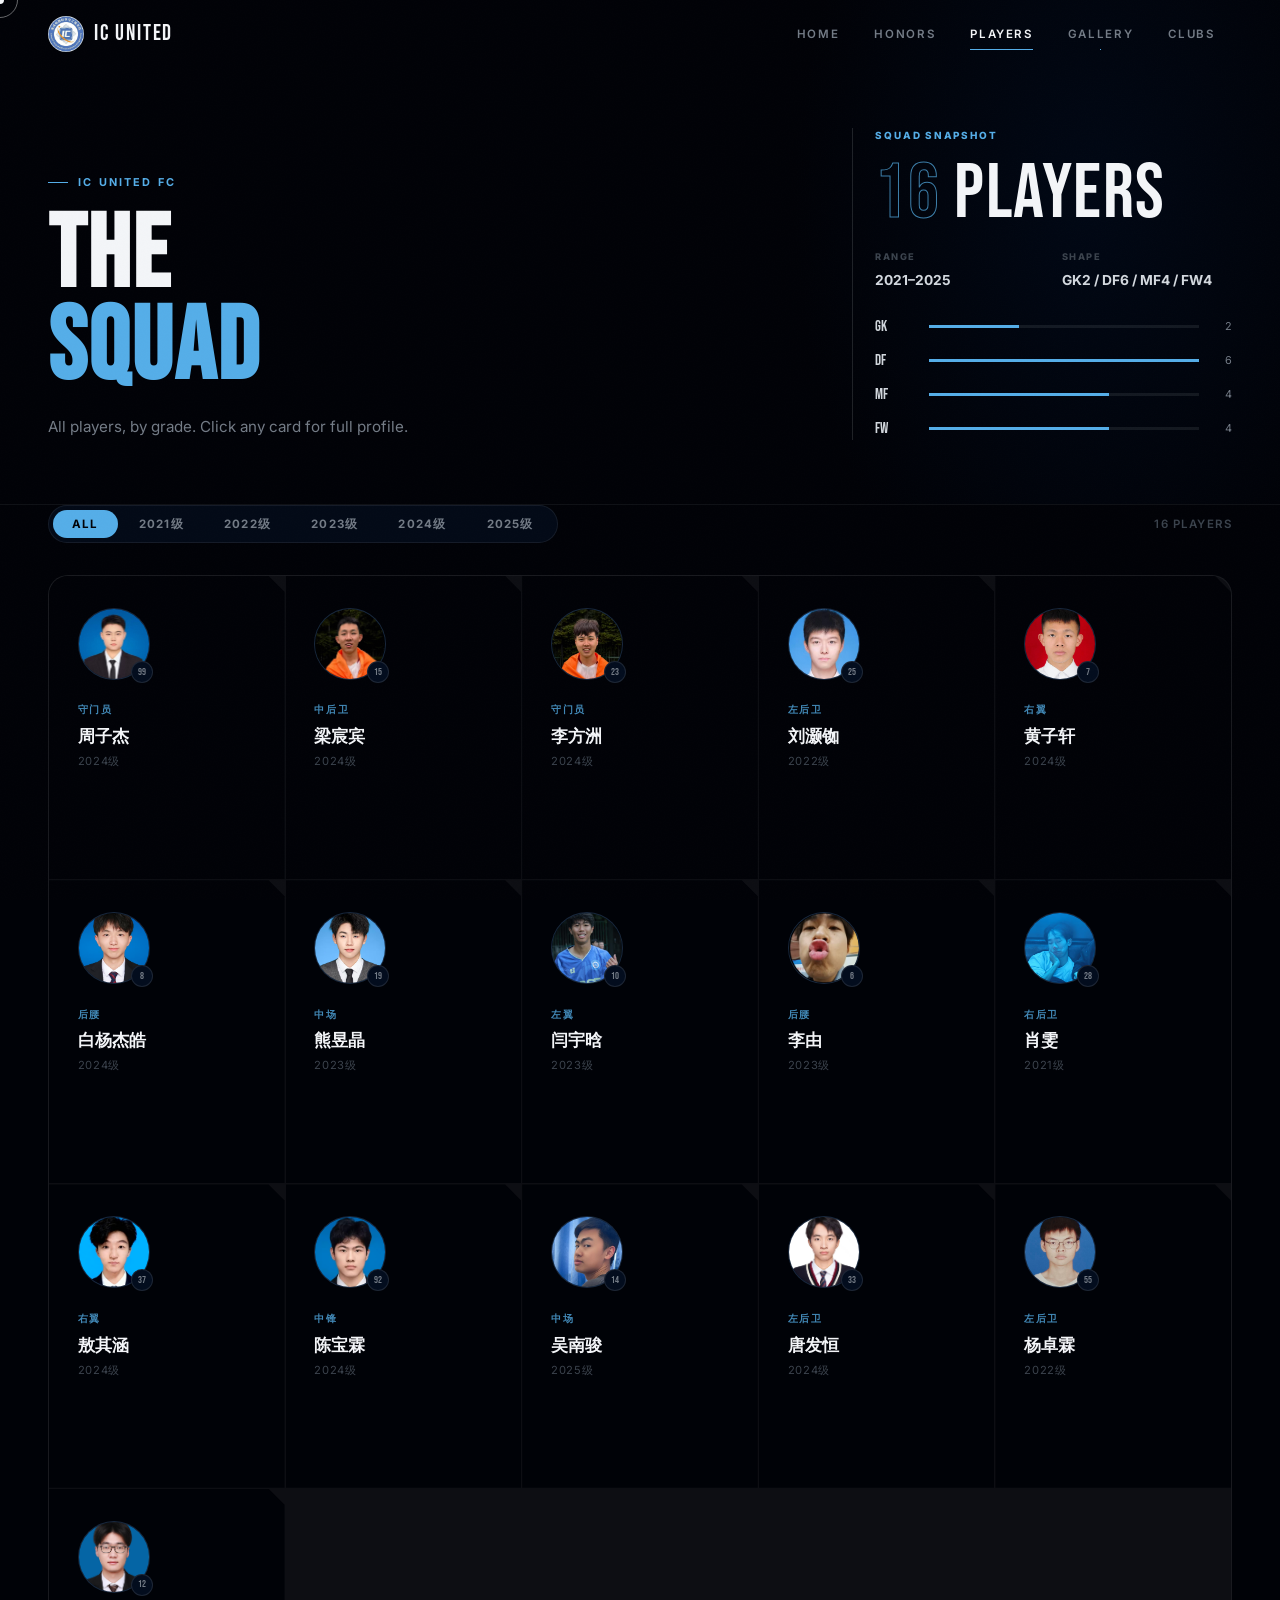
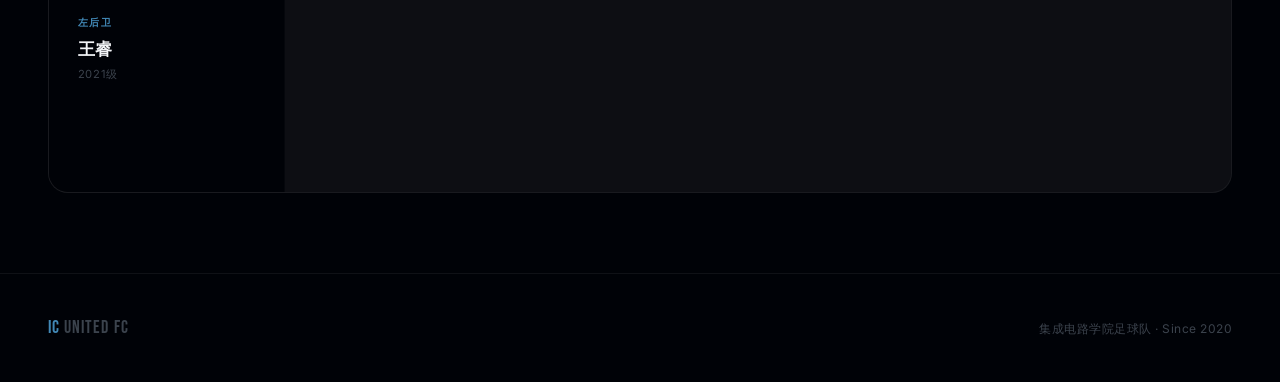
==== players.html @ 536a93b8 "v0.0" ====
<!DOCTYPE html>
<html lang="en">
<head>
  <meta charset="UTF-8">
  <meta name="viewport" content="width=device-width, initial-scale=1.0">
  <title>Players — IC United FC</title>
  <link rel="icon" type="image/png" href="assets/icons/favicon.png">
  <link rel="stylesheet" href="css/styles.css?v=9">
  <link rel="stylesheet" href="css/players.css?v=9">
</head>
<body>
  <div class="cursor-dot"></div>
  <div class="cursor-ring"></div>

  <nav class="nav">
    <a href="index.html" class="nav-logo">
      <img src="assets/icons/emblem.png" alt="" class="nav-logo-crest">
      IC UNITED
    </a>
    <div class="nav-links">
      <a href="index.html"   class="nav-link">Home</a>
      <a href="honors.html"  class="nav-link">Honors</a>
      <a href="players.html" class="nav-link">Players</a>
      <a href="gallery.html" class="nav-link">Gallery</a>
      <a href="clubs.html"   class="nav-link">Clubs</a>
    </div>
    <button class="nav-burger" aria-label="Menu">
      <span></span><span></span><span></span>
    </button>
  </nav>

  <header class="page-header players-page-header">
    <div class="players-header-copy">
      <div class="page-header-label">IC United FC</div>
      <h1>THE<br><em>SQUAD</em></h1>
      <p>All players, by grade. Click any card for full profile.</p>
    </div>
    <aside class="squad-snapshot" aria-label="Squad snapshot">
      <div class="squad-snapshot-label">Squad Snapshot</div>
      <div class="squad-snapshot-total"><span id="squadTotal">—</span> Players</div>
      <div class="squad-snapshot-meta">
        <div>
          <span>Range</span>
          <strong id="squadRange">—</strong>
        </div>
        <div>
          <span>Shape</span>
          <strong id="squadShape">—</strong>
        </div>
      </div>
      <div class="squad-position-bars" id="squadPositionBars"></div>
    </aside>
  </header>

  <!-- Grade filter -->
  <div class="section players-filter-wrap">
    <div class="players-filter" id="playersFilter" role="tablist">
      <button class="filter-btn active" data-grade="all" role="tab">All</button>
      <!-- grades filled by JS -->
    </div>
    <div class="players-count" id="playersCount"></div>
  </div>

  <!-- Grid -->
  <div class="section players-grid-wrap">
    <div class="players-grid" id="playersGrid">
      <!-- filled by JS -->
    </div>
  </div>

  <!-- Drawer -->
  <div class="drawer-overlay" id="drawerOverlay"></div>
  <aside class="drawer" id="playerDrawer" aria-label="Player profile">
    <button class="drawer-close" id="drawerClose" aria-label="Close">✕</button>
    <div class="drawer-body" id="drawerBody">
      <!-- filled by JS -->
    </div>
  </aside>

  <footer class="footer">
    <div class="footer-logo"><span>IC</span> UNITED FC</div>
    <div class="footer-copy">集成电路学院足球队 · Since 2020</div>
  </footer>

  <script src="js/data.js?v=9"></script>
  <script src="js/main.js?v=9"></script>
  <script src="js/players.js?v=9"></script>
</body>
</html>
---- css/styles.css ----
/* ============================================================
   IC UNITED FC — Core Styles
   ============================================================ */

/* ---- Google Fonts ---- */
@import url('https://fonts.googleapis.com/css2?family=Bebas+Neue&family=Inter:wght@300;400;500;600;700&display=swap');

/* ---- Tokens ---- */
:root {
  --navy:        oklch(12% 0.035 255);
  --navy-deep:   oklch(8%  0.025 255);
  --navy-mid:    oklch(16% 0.04  255);
  --navy-light:  oklch(22% 0.05  255);
  --ice:         oklch(72% 0.12  240);
  --ice-dim:     oklch(60% 0.10  240);
  --gold:        oklch(78% 0.14  85);
  --white:       oklch(97% 0.005 255);
  --off-white:   oklch(88% 0.01  255);
  --gray:        oklch(58% 0.02  255);
  --gray-dark:   oklch(38% 0.02  255);

  --font-display: 'Bebas Neue', 'Impact', sans-serif;
  --font-body:    'Inter', 'Helvetica Neue', sans-serif;

  --ease-out: cubic-bezier(0.22, 1, 0.36, 1);
  --ease-in-out: cubic-bezier(0.4, 0, 0.2, 1);
  --dur-fast: 0.2s;
  --dur-mid:  0.4s;
  --dur-slow: 0.7s;

  --r-sm: 6px;
  --r-md: 12px;
  --r-lg: 20px;
}

/* ---- Reset ---- */
*, *::before, *::after { box-sizing: border-box; margin: 0; padding: 0; }
html { scroll-behavior: smooth; font-size: 16px; }
body {
  background: var(--navy-deep);
  color: var(--white);
  font-family: var(--font-body);
  line-height: 1.6;
  overflow-x: hidden;
  cursor: none;
}
a  { color: inherit; text-decoration: none; }
img { max-width: 100%; display: block; }
button { cursor: none; border: none; background: none; font-family: inherit; color: inherit; }
ul { list-style: none; }

/* ---- Noise overlay ---- */
body::after {
  content: '';
  position: fixed;
  inset: 0;
  pointer-events: none;
  z-index: 9000;
  opacity: 0.35;
  background-image: url("data:image/svg+xml,%3Csvg xmlns='http://www.w3.org/2000/svg' width='300' height='300'%3E%3Cfilter id='n'%3E%3CfeTurbulence type='fractalNoise' baseFrequency='0.75' numOctaves='4' stitchTiles='stitch'/%3E%3C/filter%3E%3Crect width='300' height='300' filter='url(%23n)' opacity='0.04'/%3E%3C/svg%3E");
  background-size: 300px 300px;
}

/* ============================================================
   CUSTOM CURSOR
   ============================================================ */
.cursor-dot {
  position: fixed;
  top: 0; left: 0;
  width: 8px; height: 8px;
  background: var(--white);
  border-radius: 50%;
  pointer-events: none;
  z-index: 9999;
  transform: translate(-50%, -50%);
  transition: width var(--dur-fast) var(--ease-out),
              height var(--dur-fast) var(--ease-out),
              background var(--dur-fast) var(--ease-out);
  will-change: transform;
}
.cursor-ring {
  position: fixed;
  top: 0; left: 0;
  width: 36px; height: 36px;
  border: 1px solid rgba(255,255,255,0.4);
  border-radius: 50%;
  pointer-events: none;
  z-index: 9998;
  transform: translate(-50%, -50%);
  transition: width var(--dur-mid) var(--ease-out),
              height var(--dur-mid) var(--ease-out),
              border-color var(--dur-mid) var(--ease-out);
  will-change: transform;
}
body.cursor-hover .cursor-dot  { width: 12px; height: 12px; background: var(--ice); }
body.cursor-hover .cursor-ring { width: 56px; height: 56px; border-color: var(--ice); }
body.cursor-image .cursor-dot  { width: 48px; height: 48px; background: transparent; border: 1px solid var(--white); }
body.cursor-image .cursor-ring { opacity: 0; }

/* ============================================================
   SCROLLBAR
   ============================================================ */
::-webkit-scrollbar { width: 4px; }
::-webkit-scrollbar-track { background: var(--navy-deep); }
::-webkit-scrollbar-thumb { background: var(--navy-light); border-radius: 2px; }
::-webkit-scrollbar-thumb:hover { background: var(--ice-dim); }

/* ============================================================
   NAV
   ============================================================ */
.nav {
  position: fixed;
  top: 0; left: 0; right: 0;
  z-index: 800;
  display: flex;
  align-items: center;
  justify-content: space-between;
  padding: 0 3rem;
  height: 68px;
  transition: background var(--dur-mid) var(--ease-in-out),
              border-color var(--dur-mid) var(--ease-in-out);
}
.nav.scrolled {
  background: oklch(10% 0.03 255 / 0.92);
  backdrop-filter: blur(24px);
  -webkit-backdrop-filter: blur(24px);
  border-bottom: 1px solid rgba(255,255,255,0.05);
}
.nav-logo {
  font-family: var(--font-display);
  font-size: 1.4rem;
  letter-spacing: 0.08em;
  display: flex;
  align-items: center;
  gap: 10px;
}
.nav-logo-crest {
  width: 36px; height: 36px;
  border-radius: 50%;
  overflow: hidden;
  object-fit: cover;
  display: block;
  flex-shrink: 0;
  font-size: 0;
  line-height: 0;
}
.nav-links {
  display: flex;
  align-items: center;
  gap: 0;
}
.nav-link {
  position: relative;
  padding: 0.45rem 1.1rem;
  font-size: 0.72rem;
  font-weight: 600;
  letter-spacing: 0.14em;
  text-transform: uppercase;
  color: var(--gray);
  transition: color var(--dur-fast) var(--ease-out);
}
.nav-link::after {
  content: '';
  position: absolute;
  bottom: 0; left: 50%; right: 50%;
  height: 1px;
  background: var(--ice);
  transition: left var(--dur-mid) var(--ease-out), right var(--dur-mid) var(--ease-out);
}
.nav-link:hover, .nav-link.active { color: var(--white); }
.nav-link:hover::after, .nav-link.active::after { left: 1.1rem; right: 1.1rem; }

/* Mobile nav */
.nav-burger {
  display: none;
  flex-direction: column;
  gap: 5px;
  padding: 8px;
  z-index: 10;
}
.nav-burger span {
  display: block; width: 22px; height: 1.5px;
  background: var(--white);
  transition: transform var(--dur-mid) var(--ease-out), opacity var(--dur-fast);
}
.nav-burger.open span:nth-child(1) { transform: translateY(6.5px) rotate(45deg); }
.nav-burger.open span:nth-child(2) { opacity: 0; }
.nav-burger.open span:nth-child(3) { transform: translateY(-6.5px) rotate(-45deg); }

/* ============================================================
   PAGE HEADER (subpages)
   ============================================================ */
.page-header {
  padding: 8rem 3rem 4rem;
  position: relative;
  overflow: hidden;
  border-bottom: 1px solid rgba(255,255,255,0.06);
}
.page-header::before {
  content: '';
  position: absolute;
  top: -60%; right: -10%;
  width: 50%; height: 200%;
  background: radial-gradient(ellipse at center, oklch(22% 0.08 255 / 0.25) 0%, transparent 65%);
  pointer-events: none;
}
.page-header-label {
  display: inline-flex;
  align-items: center;
  gap: 10px;
  font-size: 0.68rem;
  font-weight: 700;
  letter-spacing: 0.2em;
  text-transform: uppercase;
  color: var(--ice);
  margin-bottom: 1.2rem;
}
.page-header-label::before {
  content: '';
  width: 20px; height: 1px;
  background: var(--ice);
}
.page-header h1 {
  font-family: var(--font-display);
  font-size: clamp(3.5rem, 8vw, 7rem);
  line-height: 0.9;
  letter-spacing: 0.02em;
}
.page-header h1 em {
  font-style: normal;
  color: var(--ice);
}
.page-header p {
  margin-top: 1.2rem;
  color: var(--gray);
  font-size: 0.95rem;
  max-width: 48ch;
  line-height: 1.7;
}

/* ============================================================
   SECTION
   ============================================================ */
.section { padding: 5rem 3rem; position: relative; }
.section-label {
  display: inline-flex;
  align-items: center;
  gap: 10px;
  font-size: 0.68rem;
  font-weight: 700;
  letter-spacing: 0.2em;
  text-transform: uppercase;
  color: var(--ice);
  margin-bottom: 1rem;
}
.section-label::before { content: ''; width: 20px; height: 1px; background: var(--ice); }
.section-title {
  font-family: var(--font-display);
  font-size: clamp(2.5rem, 5vw, 4rem);
  line-height: 0.95;
  letter-spacing: 0.02em;
}

/* ============================================================
   FILTER BUTTON (shared: players, gallery)
   ============================================================ */
.filter-btn {
  padding: 0.4rem 1.2rem;
  border-radius: 999px;
  font-size: 0.72rem;
  font-weight: 700;
  letter-spacing: 0.1em;
  text-transform: uppercase;
  color: var(--gray);
  transition: background var(--dur-fast) var(--ease-out),
              color var(--dur-fast) var(--ease-out);
}
.filter-btn.active {
  background: var(--ice);
  color: var(--navy-deep);
}
.filter-btn:hover:not(.active) { color: var(--white); }

/* ============================================================
   DIVIDER
   ============================================================ */
.rule {
  height: 1px;
  background: linear-gradient(90deg, transparent 0%, rgba(255,255,255,0.08) 30%, rgba(255,255,255,0.08) 70%, transparent 100%);
  margin: 0 3rem;
}

/* ============================================================
   FOOTER
   ============================================================ */
.footer {
  padding: 2.5rem 3rem;
  border-top: 1px solid rgba(255,255,255,0.06);
  display: flex;
  align-items: center;
  justify-content: space-between;
  gap: 2rem;
  flex-wrap: wrap;
}
.footer-logo {
  font-family: var(--font-display);
  font-size: 1.1rem;
  letter-spacing: 0.06em;
  color: var(--gray-dark);
}
.footer-logo span { color: var(--ice-dim); }
.footer-copy { font-size: 0.75rem; color: var(--gray-dark); letter-spacing: 0.04em; }

/* ============================================================
   BADGE
   ============================================================ */
.badge {
  display: inline-block;
  padding: 0.2rem 0.65rem;
  border-radius: 999px;
  font-size: 0.65rem;
  font-weight: 700;
  letter-spacing: 0.1em;
  text-transform: uppercase;
}
.badge-gold { background: oklch(78% 0.14 85 / 0.12); color: var(--gold); border: 1px solid oklch(78% 0.14 85 / 0.3); }
.badge-ice  { background: oklch(72% 0.12 240 / 0.12); color: var(--ice); border: 1px solid oklch(72% 0.12 240 / 0.3); }
.badge-gray { background: oklch(30% 0.02 255 / 0.5); color: var(--gray); border: 1px solid rgba(255,255,255,0.1); }

/* ============================================================
   DRAWER (players detail)
   ============================================================ */
.drawer-overlay {
  position: fixed;
  top: 68px; left: 0; right: 0; bottom: 0;
  z-index: 700;
  background: oklch(8% 0.025 255 / 0.7);
  backdrop-filter: blur(6px);
  opacity: 0;
  pointer-events: none;
  transition: opacity var(--dur-mid) var(--ease-out);
}
.drawer-overlay.open { opacity: 1; pointer-events: all; }
.drawer {
  position: fixed;
  top: 68px; right: 0;
  width: min(520px, 92vw);
  height: calc(100vh - 68px);
  background: var(--navy-mid);
  border-left: 1px solid rgba(255,255,255,0.07);
  z-index: 701;
  transform: translateX(100%);
  transition: transform var(--dur-slow) var(--ease-out);
  overflow-y: auto;
  scrollbar-width: thin;
  scrollbar-color: var(--navy-light) transparent;
}
.drawer.open { transform: translateX(0); }
.drawer-close {
  position: absolute;
  top: 1.5rem; right: 1.5rem;
  width: 36px; height: 36px;
  border-radius: 50%;
  border: 1px solid rgba(255,255,255,0.1);
  display: flex; align-items: center; justify-content: center;
  font-size: 1rem;
  color: var(--gray);
  transition: border-color var(--dur-fast), color var(--dur-fast);
}
.drawer-close:hover { border-color: var(--white); color: var(--white); }

/* ============================================================
   LIGHTBOX
   ============================================================ */
.lightbox {
  position: fixed;
  inset: 0;
  z-index: 900;
  background: oklch(5% 0.02 255 / 0.96);
  display: flex;
  align-items: center;
  justify-content: center;
  padding: 3rem;
  opacity: 0;
  pointer-events: none;
  transition: opacity var(--dur-mid) var(--ease-out);
}
.lightbox.open { opacity: 1; pointer-events: all; }
.lightbox-inner {
  position: relative;
  max-width: 1000px;
  width: 100%;
  transform: scale(0.95);
  transition: transform var(--dur-slow) var(--ease-out);
}
.lightbox.open .lightbox-inner { transform: scale(1); }
.lightbox-close {
  position: absolute;
  top: -3rem; right: 0;
  font-size: 0.75rem;
  font-weight: 600;
  letter-spacing: 0.14em;
  text-transform: uppercase;
  color: var(--gray);
  display: flex; align-items: center; gap: 6px;
  transition: color var(--dur-fast);
}
.lightbox-close:hover { color: var(--white); }
.lightbox-nav {
  position: absolute;
  top: 50%; transform: translateY(-50%);
  width: 44px; height: 44px;
  border: 1px solid rgba(255,255,255,0.12);
  border-radius: 50%;
  display: flex; align-items: center; justify-content: center;
  color: var(--gray);
  font-size: 1rem;
  transition: border-color var(--dur-fast), color var(--dur-fast), background var(--dur-fast);
  z-index: 2;
}
.lightbox-nav:hover { border-color: var(--white); color: var(--white); background: rgba(255,255,255,0.05); }
.lightbox-prev { left: -60px; }
.lightbox-next { right: -60px; }
.lightbox-img {
  width: 100%;
  aspect-ratio: 16/10;
  background: var(--navy-mid);
  border-radius: var(--r-md);
  display: flex; align-items: center; justify-content: center;
  font-family: var(--font-display);
  font-size: 2rem;
  letter-spacing: 0.05em;
  color: var(--gray-dark);
  overflow: hidden;
}
.lightbox-img img { width: 100%; height: 100%; object-fit: cover; }
.lightbox-caption {
  margin-top: 1.2rem;
  display: flex;
  align-items: center;
  justify-content: space-between;
}
.lightbox-caption-title { font-weight: 600; font-size: 0.9rem; }
.lightbox-caption-date  { font-size: 0.75rem; color: var(--gray); letter-spacing: 0.06em; }

/* ============================================================
   AVATAR MODAL
   ============================================================ */
.avatar-modal {
  position: fixed;
  inset: 0;
  z-index: 950;
  background: oklch(5% 0.02 255 / 0.9);
  backdrop-filter: blur(14px);
  display: flex;
  align-items: center;
  justify-content: center;
  padding: 2rem;
  opacity: 0;
  pointer-events: none;
  transition: opacity var(--dur-mid) var(--ease-out);
}
.avatar-modal.open { opacity: 1; pointer-events: all; }
.avatar-modal-frame {
  width: min(420px, 82vw);
  transform: scale(0.94);
  transition: transform var(--dur-slow) var(--ease-out);
}
.avatar-modal.open .avatar-modal-frame { transform: scale(1); }
.avatar-modal-img {
  width: 100%;
  aspect-ratio: 1 / 1;
  object-fit: cover;
  border-radius: var(--r-md);
  border: 1px solid rgba(255,255,255,0.12);
  background: var(--navy-mid);
}
.avatar-modal-name {
  margin-top: 1rem;
  text-align: center;
  font-size: 0.85rem;
  font-weight: 600;
  letter-spacing: 0.08em;
  color: var(--off-white);
}
.avatar-modal-close {
  position: absolute;
  top: 1.6rem;
  right: 1.8rem;
  font-size: 0.72rem;
  font-weight: 700;
  letter-spacing: 0.14em;
  text-transform: uppercase;
  color: var(--gray);
  transition: color var(--dur-fast);
}
.avatar-modal-close:hover { color: var(--white); }

/* ============================================================
   SCROLL ANIMATIONS
   ============================================================ */
[data-reveal] {
  opacity: 0;
  transform: translateY(28px);
  transition: opacity var(--dur-slow) var(--ease-out),
              transform var(--dur-slow) var(--ease-out);
}
[data-reveal].revealed {
  opacity: 1;
  transform: translateY(0);
}
[data-reveal-delay="1"] { transition-delay: 0.1s; }
[data-reveal-delay="2"] { transition-delay: 0.2s; }
[data-reveal-delay="3"] { transition-delay: 0.3s; }
[data-reveal-delay="4"] { transition-delay: 0.4s; }
[data-reveal-delay="5"] { transition-delay: 0.5s; }

@media (prefers-reduced-motion: reduce) {
  [data-reveal] { opacity: 1; transform: none; transition: none; }
  .cursor-dot, .cursor-ring { display: none; }
}

/* ============================================================
   RESPONSIVE
   ============================================================ */
@media (max-width: 768px) {
  body { cursor: auto; }
  .cursor-dot, .cursor-ring { display: none; }
  .nav { padding: 0 1.5rem; }
  .nav-links {
    display: none;
    position: fixed;
    inset: 68px 0 0 0;
    background: var(--navy-deep);
    flex-direction: column;
    padding: 2rem 1.5rem;
    gap: 0.25rem;
    border-top: 1px solid rgba(255,255,255,0.06);
  }
  .nav-links.open { display: flex; }
  .nav-link { font-size: 1rem; padding: 0.9rem 0; }
  .nav-link::after { display: none; }
  .nav-burger { display: flex; }
  .page-header { padding: 7rem 1.5rem 3rem; }
  .section { padding: 3rem 1.5rem; }
  .rule { margin: 0 1.5rem; }
  .footer { padding: 2rem 1.5rem; flex-direction: column; text-align: center; }
}
---- css/players.css ----
/* ============================================================
   IC UNITED FC — Players Page
   ============================================================ */

/* ---- Header snapshot ---- */
.players-page-header {
  display: grid;
  grid-template-columns: minmax(0, 1fr) minmax(280px, 380px);
  align-items: end;
  gap: clamp(2rem, 7vw, 7rem);
}
.players-header-copy {
  position: relative;
  z-index: 1;
}
.squad-snapshot {
  position: relative;
  z-index: 1;
  padding-left: 1.4rem;
  border-left: 1px solid rgba(255,255,255,0.12);
}
.squad-snapshot-label {
  font-size: 0.62rem;
  font-weight: 800;
  letter-spacing: 0.18em;
  text-transform: uppercase;
  color: var(--ice);
  margin-bottom: 1.1rem;
}
.squad-snapshot-total {
  font-family: var(--font-display);
  font-size: clamp(2.7rem, 6vw, 5.4rem);
  line-height: 0.86;
  letter-spacing: 0.02em;
  color: var(--white);
}
.squad-snapshot-total span {
  color: transparent;
  -webkit-text-stroke: 1px oklch(72% 0.12 240 / 0.72);
}
.squad-snapshot-meta {
  display: grid;
  grid-template-columns: repeat(2, minmax(0, 1fr));
  gap: 1rem;
  margin-top: 1.4rem;
}
.squad-snapshot-meta span {
  display: block;
  font-size: 0.58rem;
  font-weight: 800;
  letter-spacing: 0.16em;
  text-transform: uppercase;
  color: var(--gray-dark);
}
.squad-snapshot-meta strong {
  display: block;
  margin-top: 0.25rem;
  font-size: 0.86rem;
  color: var(--off-white);
}
.squad-position-bars {
  display: grid;
  gap: 0.65rem;
  margin-top: 1.5rem;
}
.squad-position-row {
  display: grid;
  grid-template-columns: 42px 1fr 22px;
  align-items: center;
  gap: 0.7rem;
}
.squad-position-name {
  font-family: var(--font-display);
  font-size: 0.92rem;
  color: var(--off-white);
}
.squad-position-track {
  height: 3px;
  background: rgba(255,255,255,0.08);
  overflow: hidden;
}
.squad-position-fill {
  height: 100%;
  background: var(--ice);
  transform-origin: left;
}
.squad-position-count {
  font-size: 0.68rem;
  color: var(--gray);
  text-align: right;
}

/* ---- Filter bar ---- */
.players-filter-wrap {
  padding-top: 0;
  padding-bottom: 0;
  display: flex;
  align-items: center;
  justify-content: space-between;
  gap: 1rem;
  flex-wrap: wrap;
}
.players-filter {
  display: flex;
  gap: 2px;
  background: oklch(18% 0.04 255 / 0.6);
  border: 1px solid rgba(255,255,255,0.07);
  border-radius: 999px;
  padding: 4px;
}
.players-count {
  font-size: 0.72rem;
  font-weight: 600;
  letter-spacing: 0.1em;
  text-transform: uppercase;
  color: var(--gray-dark);
}

/* ---- Grid ---- */
.players-grid-wrap { padding-top: 2rem; }
.players-grid {
  display: grid;
  grid-template-columns: repeat(auto-fill, minmax(220px, 1fr));
  gap: 1px;
  background: rgba(255,255,255,0.05);
  border: 1px solid rgba(255,255,255,0.05);
  border-radius: var(--r-lg);
  overflow: hidden;
}

/* ---- Player card ---- */
.player-card {
  position: relative;
  background: var(--navy-deep);
  padding: 2rem 1.8rem;
  cursor: pointer;
  display: flex;
  flex-direction: column;
  gap: 0;
  overflow: hidden;
  transition: background var(--dur-mid) var(--ease-out);
  clip-path: polygon(0 0, calc(100% - 16px) 0, 100% 16px, 100% 100%, 0 100%);
}
.player-card::before {
  content: '';
  position: absolute;
  inset: 0;
  background: radial-gradient(ellipse at 50% 0%, oklch(22% 0.08 255 / 0.35) 0%, transparent 65%);
  opacity: 0;
  transition: opacity var(--dur-mid) var(--ease-out);
}
.player-card:hover { background: var(--navy); }
.player-card:hover::before { opacity: 1; }

/* Avatar */
.player-card-avatar {
  width: 72px; height: 72px;
  border-radius: 50%;
  background: oklch(20% 0.05 255);
  border: 1px solid rgba(255,255,255,0.08);
  display: flex; align-items: center; justify-content: center;
  font-family: var(--font-display);
  font-size: 2rem;
  color: var(--ice-dim);
  margin-bottom: 1.4rem;
  position: relative;
  transition: border-color var(--dur-mid) var(--ease-out);
}
.player-card:hover .player-card-avatar { border-color: oklch(72% 0.12 240 / 0.4); }
.player-card-number {
  position: absolute;
  bottom: -4px; right: -4px;
  width: 22px; height: 22px;
  background: var(--navy-mid);
  border: 1px solid rgba(255,255,255,0.1);
  border-radius: 50%;
  font-family: var(--font-display);
  font-size: 0.65rem;
  display: flex; align-items: center; justify-content: center;
  color: var(--gray);
}

/* Info */
.player-card-pos {
  font-size: 0.62rem;
  font-weight: 700;
  letter-spacing: 0.16em;
  text-transform: uppercase;
  color: var(--ice-dim);
  margin-bottom: 0.3rem;
}
.player-card-name {
  font-size: 1.05rem;
  font-weight: 600;
  color: var(--white);
  margin-bottom: 0.2rem;
}
.player-card-grade {
  font-size: 0.7rem;
  color: var(--gray-dark);
  letter-spacing: 0.06em;
  margin-bottom: 1.2rem;
}

/* Stats bar (hover reveal) */
.player-card-stats {
  display: grid;
  grid-template-columns: repeat(3, 1fr);
  gap: 0;
  border-top: 1px solid rgba(255,255,255,0.06);
  padding-top: 1rem;
  margin-top: auto;
  opacity: 0;
  transform: translateY(8px);
  transition: opacity var(--dur-mid) var(--ease-out),
              transform var(--dur-mid) var(--ease-out);
}
.player-card:hover .player-card-stats {
  opacity: 1;
  transform: translateY(0);
}
.player-card-stat { text-align: center; }
.player-card-stat-val {
  font-family: var(--font-display);
  font-size: 1.5rem;
  color: var(--white);
  line-height: 1;
}
.player-card-stat-label {
  font-size: 0.55rem;
  font-weight: 700;
  letter-spacing: 0.12em;
  text-transform: uppercase;
  color: var(--gray-dark);
  margin-top: 2px;
}

/* Hidden cards */
.player-card.hidden {
  display: none;
}

/* ---- Drawer body ---- */
.drawer-body { padding: 2.5rem 2rem; }
.drawer-header {
  display: flex;
  align-items: flex-start;
  gap: 1.5rem;
  padding-bottom: 2rem;
  border-bottom: 1px solid rgba(255,255,255,0.07);
  margin-bottom: 2rem;
}
.drawer-avatar {
  width: 88px; height: 88px;
  border-radius: 50%;
  background: oklch(20% 0.05 255);
  border: 1px solid rgba(255,255,255,0.1);
  display: flex; align-items: center; justify-content: center;
  font-family: var(--font-display);
  font-size: 2.8rem;
  color: var(--ice-dim);
  flex-shrink: 0;
}
.drawer-info-pos {
  font-size: 0.65rem;
  font-weight: 700;
  letter-spacing: 0.16em;
  text-transform: uppercase;
  color: var(--ice-dim);
  margin-bottom: 0.4rem;
}
.drawer-info-name {
  font-family: var(--font-display);
  font-size: 2rem;
  letter-spacing: 0.02em;
  line-height: 1;
  margin-bottom: 0.4rem;
}
.drawer-info-meta {
  font-size: 0.78rem;
  color: var(--gray);
}
.drawer-stats-grid {
  display: grid;
  grid-template-columns: repeat(3, 1fr);
  gap: 1px;
  background: rgba(255,255,255,0.06);
  border-radius: var(--r-sm);
  overflow: hidden;
  margin-bottom: 2rem;
}
.drawer-stat {
  background: oklch(18% 0.04 255 / 0.7);
  padding: 1.2rem 0.8rem;
  text-align: center;
}
.drawer-stat-val {
  font-family: var(--font-display);
  font-size: 2.5rem;
  color: var(--white);
  line-height: 1;
}
.drawer-stat-label {
  font-size: 0.6rem;
  font-weight: 700;
  letter-spacing: 0.12em;
  text-transform: uppercase;
  color: var(--gray-dark);
  margin-top: 4px;
}
.drawer-section-label {
  font-size: 0.62rem;
  font-weight: 700;
  letter-spacing: 0.16em;
  text-transform: uppercase;
  color: var(--gray-dark);
  margin-bottom: 0.7rem;
  margin-top: 1.8rem;
}
.drawer-bio {
  font-size: 0.9rem;
  color: var(--gray);
  line-height: 1.8;
}
.drawer-detail-row {
  display: flex;
  justify-content: space-between;
  align-items: center;
  padding: 0.6rem 0;
  border-bottom: 1px solid rgba(255,255,255,0.05);
  font-size: 0.85rem;
}
.drawer-detail-row:last-child { border-bottom: none; }
.drawer-detail-key { color: var(--gray-dark); font-size: 0.75rem; letter-spacing: 0.06em; }
.drawer-detail-val { color: var(--off-white); font-weight: 500; }
.drawer-club-badge {
  display: inline-flex;
  align-items: center;
  gap: 8px;
  padding: 0.4rem 0.8rem;
  border-radius: var(--r-sm);
  border: 1px solid rgba(255,255,255,0.08);
  font-size: 0.82rem;
  font-weight: 600;
}
.drawer-club-dot {
  width: 8px; height: 8px;
  border-radius: 50%;
}

@media (max-width: 768px) {
  .players-page-header {
    grid-template-columns: 1fr;
    align-items: start;
    gap: 2.5rem;
  }
  .squad-snapshot {
    padding-left: 0;
    border-left: 0;
    max-width: 420px;
  }
  .players-grid { grid-template-columns: repeat(2, 1fr); }
}
@media (max-width: 480px) {
  .players-grid { grid-template-columns: 1fr; }
}
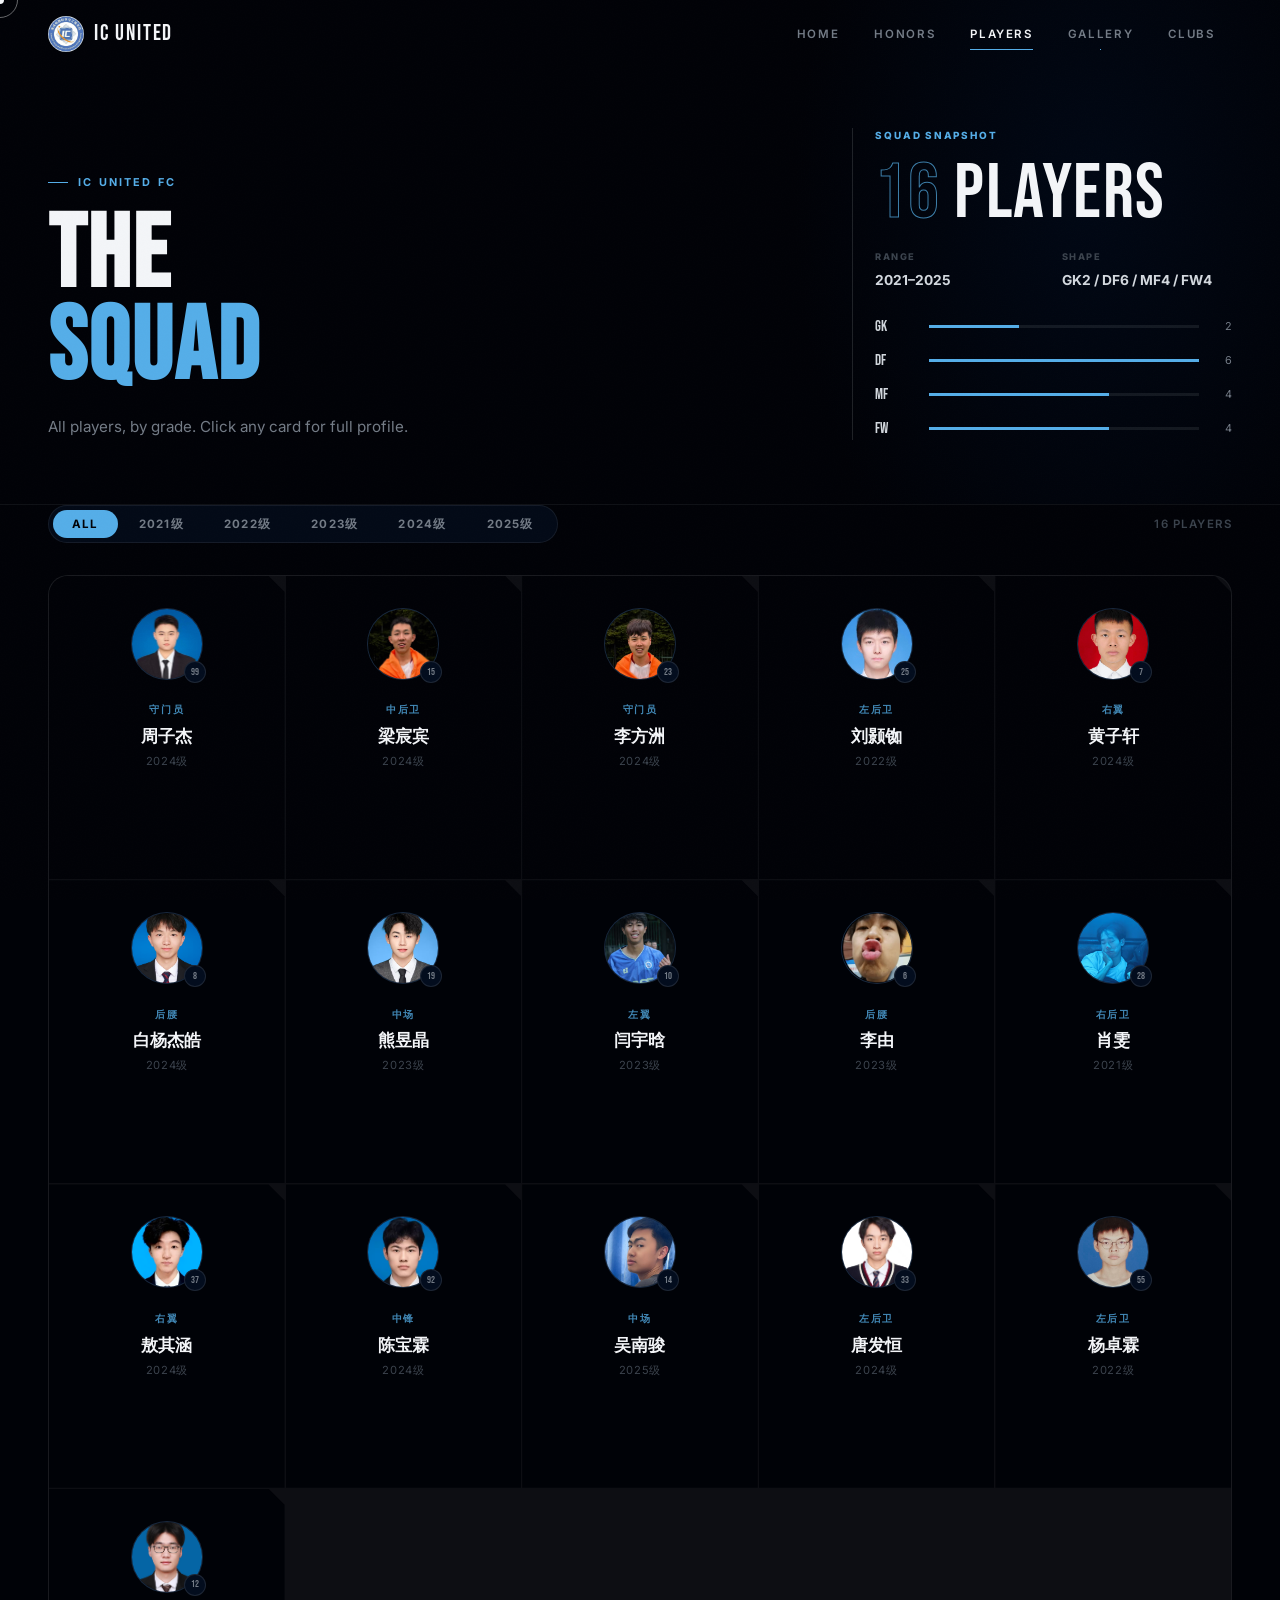
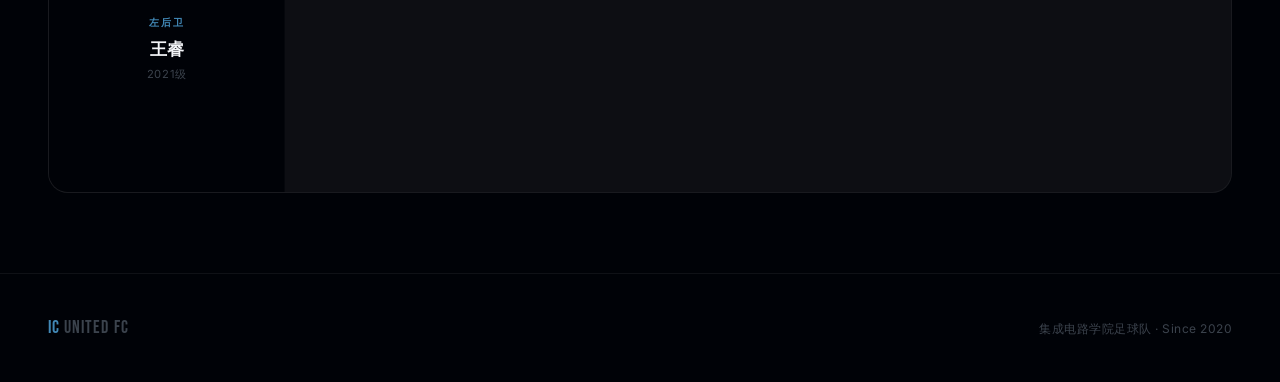
==== commit fa995aa3: "fix: player cards info mid" ====
--- a/players.html
+++ b/players.html
@@ -6,7 +6,7 @@
   <title>Players — IC United FC</title>
   <link rel="icon" type="image/png" href="assets/icons/favicon.png">
   <link rel="stylesheet" href="css/styles.css?v=9">
-  <link rel="stylesheet" href="css/players.css?v=9">
+  <link rel="stylesheet" href="css/players.css?v=10">
 </head>
 <body>
   <div class="cursor-dot"></div>
--- a/css/players.css
+++ b/css/players.css
@@ -136,8 +136,10 @@
   cursor: pointer;
   display: flex;
   flex-direction: column;
+  align-items: center;
   gap: 0;
   overflow: hidden;
+  text-align: center;
   transition: background var(--dur-mid) var(--ease-out);
   clip-path: polygon(0 0, calc(100% - 16px) 0, 100% 16px, 100% 100%, 0 100%);
 }
@@ -210,6 +212,7 @@
   border-top: 1px solid rgba(255,255,255,0.06);
   padding-top: 1rem;
   margin-top: auto;
+  width: 100%;
   opacity: 0;
   transform: translateY(8px);
   transition: opacity var(--dur-mid) var(--ease-out),
